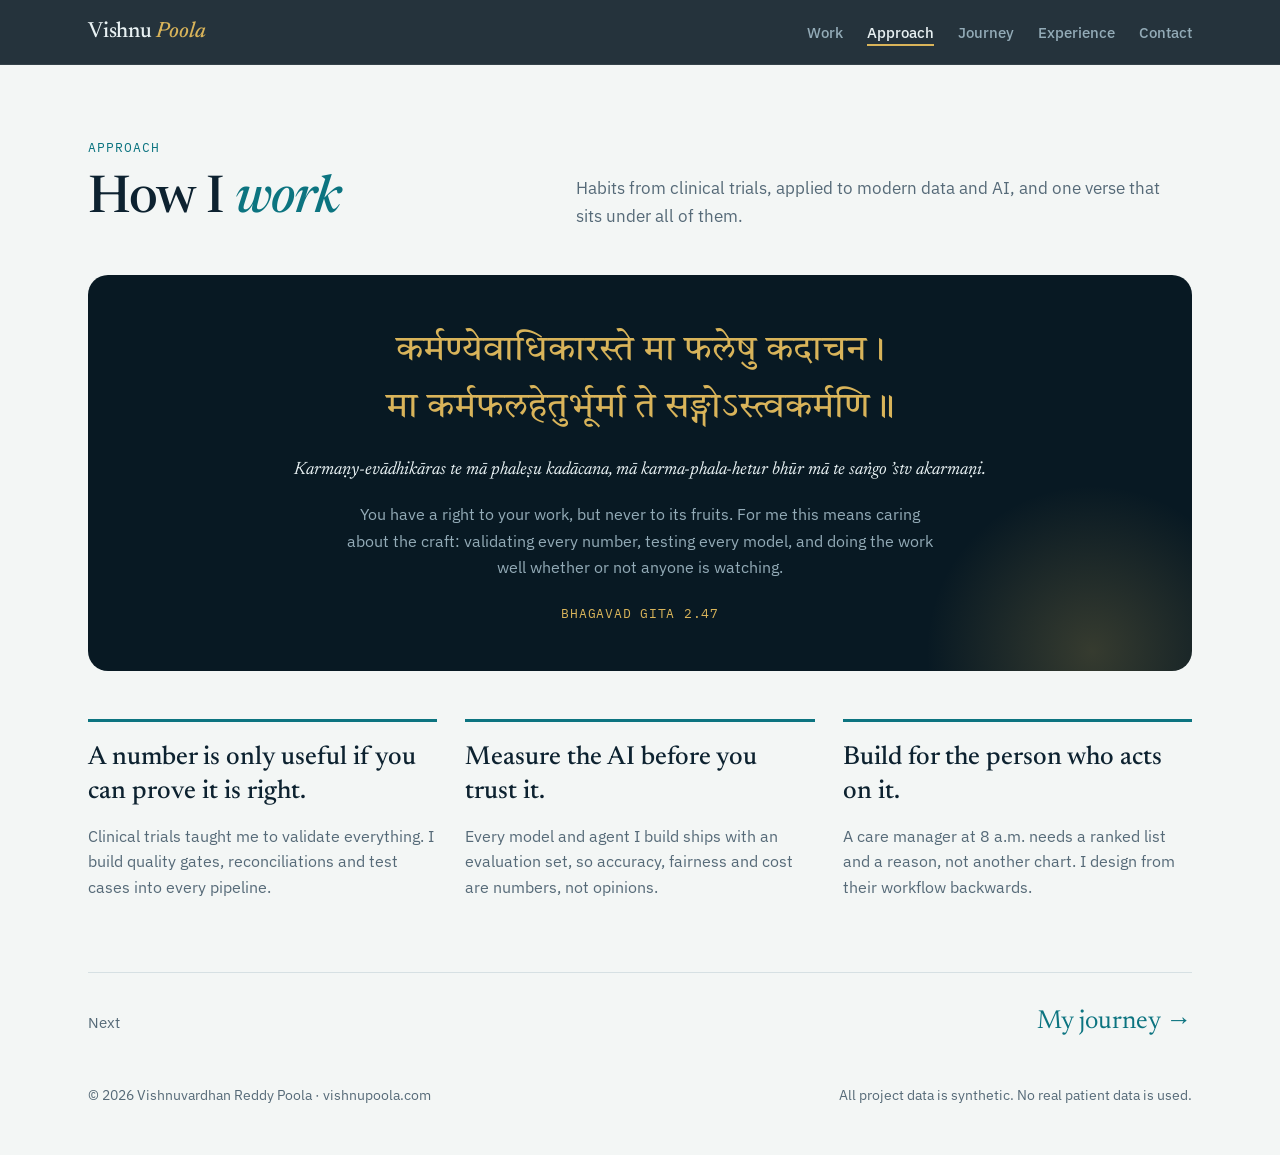
==== approach.html @ 637786c1 "Add files via upload" ====
<!DOCTYPE html>
<html lang="en">
<head>
<meta charset="utf-8">
<meta name="viewport" content="width=device-width, initial-scale=1">
<title>Approach · Vishnu Poola</title>
<meta name="description" content="How Vishnu Poola approaches healthcare data and AI work.">
<link rel="preconnect" href="https://fonts.googleapis.com">
<link rel="preconnect" href="https://fonts.gstatic.com" crossorigin>
<link href="https://fonts.googleapis.com/css2?family=Newsreader:ital,opsz,wght@0,6..72,400;0,6..72,500;0,6..72,600;1,6..72,400;1,6..72,500&family=IBM+Plex+Sans:wght@400;500;600&family=IBM+Plex+Mono:wght@400;500&family=Tiro+Devanagari+Sanskrit:ital@0;1&display=swap" rel="stylesheet">
<link rel="stylesheet" href="styles.css">
</head>
<body>

<header>
  <nav class="nav" aria-label="Main">
    <a class="brand" href="index.html">Vishnu <em>Poola</em></a>
    <ul>
      <li><a href="work.html">Work</a></li>
      <li><a href="approach.html" aria-current="page">Approach</a></li>
      <li><a href="journey.html">Journey</a></li>
      <li><a href="experience.html">Experience</a></li>
      <li><a href="contact.html">Contact</a></li>
    </ul>
  </nav>
</header>

<main id="top" class="page">
  <!-- ===== Principles ===== -->
  <section class="block wrap" id="principles" aria-labelledby="pr-title">
    <div class="head">
      <div>
        <div class="kicker">Approach</div>
        <h2 id="pr-title">How I <em>work</em></h2>
      </div>
      <p>Habits from clinical trials, applied to modern data and AI, and one verse that sits under all of them.</p>
    </div>
    <figure class="shloka shloka-light">
      <blockquote>
        <p class="deva" lang="sa">कर्मण्येवाधिकारस्ते मा फलेषु कदाचन ।<br>मा कर्मफलहेतुर्भूर्मा ते सङ्गोऽस्त्वकर्मणि ॥</p>
        <p class="translit"><i>Karmaṇy-evādhikāras te mā phaleṣu kadācana, mā karma-phala-hetur bhūr mā te saṅgo ’stv akarmaṇi.</i></p>
        <p class="meaning">You have a right to your work, but never to its fruits. For me this means caring about the craft: validating every number, testing every model, and doing the work well whether or not anyone is watching.</p>
      </blockquote>
      <figcaption>Bhagavad Gita 2.47</figcaption>
    </figure>
    <div class="principles">
      <div class="principle">
        <blockquote>A number is only useful if you can prove it is right.</blockquote>
        <p>Clinical trials taught me to validate everything. I build quality gates, reconciliations and test cases into every pipeline.</p>
      </div>
      <div class="principle">
        <blockquote>Measure the AI before you trust it.</blockquote>
        <p>Every model and agent I build ships with an evaluation set, so accuracy, fairness and cost are numbers, not opinions.</p>
      </div>
      <div class="principle">
        <blockquote>Build for the person who acts on it.</blockquote>
        <p>A care manager at 8 a.m. needs a ranked list and a reason, not another chart. I design from their workflow backwards.</p>
      </div>
    </div>
  </section>

  <div class="wrap">
    <div class="next"><span>Next</span><a href="journey.html">My journey →</a></div>
  </div>

</main>

<footer>
  <div class="wrap">
    <span>© 2026 Vishnuvardhan Reddy Poola · vishnupoola.com</span>
    <span>All project data is synthetic. No real patient data is used.</span>
  </div>
</footer>

</body>
</html>
---- styles.css ----
/* Layout idea: an editorial "case file" for a healthcare engineer. A dark hero whose canvas shows raw
   records refined through Bronze, Silver and Gold into decisions; then light editorial sections:
   work as a verb (capabilities), work as a noun (projects), principles, journey, experience, contact. */
:root {
  --ink: #0d2230;
  --muted: #566a78;
  --paper: #f3f6f5;
  --surface: #ffffff;
  --line: #d6e0e3;
  --accent: #0c7480;
  --accent-soft: #dff0f0;
  --night: #081923;
  --night-2: #0f2735;
  --night-text: #e8f1f3;
  --night-muted: #93abb7;
  --bronze: #c07a43;
  --silver: #aebbc4;
  --gold: #d9b45a;
  --font-display: "Newsreader", "Iowan Old Style", Georgia, serif;
  --font-body: "IBM Plex Sans", system-ui, -apple-system, "Segoe UI", Roboto, sans-serif;
  --font-mono: "IBM Plex Mono", ui-monospace, Consolas, monospace;
  color-scheme: light;
}
@media (prefers-color-scheme: dark) {
  :root:not([data-theme="light"]) {
    --ink: #e5eef1; --muted: #9bb0bb; --paper: #0b1820; --surface: #11222c; --line: #223844;
    --accent: #5cc3c9; --accent-soft: #123138; color-scheme: dark;
  }
}
:root[data-theme="dark"] {
  --ink: #e5eef1; --muted: #9bb0bb; --paper: #0b1820; --surface: #11222c; --line: #223844;
  --accent: #5cc3c9; --accent-soft: #123138; color-scheme: dark;
}

* { box-sizing: border-box; }
html { scroll-behavior: smooth; }
body { margin: 0; background: var(--paper); color: var(--ink); font-family: var(--font-body); font-size: 17px; line-height: 1.65; }
a { color: var(--accent); }
:focus-visible { outline: 3px solid var(--gold); outline-offset: 3px; border-radius: 4px; }
h1, h2, h3 { text-wrap: balance; margin: 0; line-height: 1.15; }
.wrap { max-width: 1160px; margin: 0 auto; padding: 0 28px; }
.mono { font-family: var(--font-mono); }
.kicker { font-family: var(--font-mono); font-size: 13px; letter-spacing: 0.08em; text-transform: uppercase; color: var(--accent); }

/* ---------- Header ---------- */
header { position: sticky; top: 0; z-index: 20; background: color-mix(in srgb, var(--night) 88%, transparent); backdrop-filter: blur(10px); border-bottom: 1px solid rgba(255,255,255,0.07); }
.nav { max-width: 1160px; margin: 0 auto; padding: 14px 28px; display: flex; justify-content: space-between; align-items: center; gap: 16px; }
.brand { color: var(--night-text); text-decoration: none; font-family: var(--font-display); font-size: 22px; font-weight: 500; letter-spacing: -0.01em; }
.brand em { color: var(--gold); font-style: italic; }
.nav ul { list-style: none; margin: 0; padding: 0; display: flex; gap: 24px; flex-wrap: wrap; }
.nav ul a { color: var(--night-muted); text-decoration: none; font-size: 14.5px; font-weight: 500; }
.nav ul a:hover { color: var(--night-text); }

/* ---------- Hero ---------- */
.hero { background: radial-gradient(1200px 500px at 85% -10%, #12405a 0%, transparent 60%), var(--night); color: var(--night-text); padding: 80px 0 0; overflow: hidden; }
.hero-grid { display: grid; grid-template-columns: 1.45fr 1fr; gap: 56px; align-items: center; }
.hero .kicker { color: var(--gold); }
.hero h1 { font-family: var(--font-display); font-weight: 500; font-size: clamp(40px, 6vw, 72px); letter-spacing: -0.02em; margin: 18px 0 22px; }
.hero h1 em { font-style: italic; color: var(--gold); }
.hero .lead { color: var(--night-muted); font-size: 19px; max-width: 54ch; margin: 0 0 32px; }
.actions { display: flex; flex-wrap: wrap; gap: 12px; }
.btn { display: inline-flex; align-items: center; gap: 8px; padding: 12px 22px; border-radius: 999px; font-weight: 600; font-size: 15px; text-decoration: none; border: 1px solid transparent; transition: transform .15s ease, background .15s ease; }
.btn:hover { transform: translateY(-1px); }
.btn.gold { background: var(--gold); color: var(--night); }
.btn.ghost { border-color: rgba(255,255,255,0.25); color: var(--night-text); }
.btn.ink { background: var(--ink); color: var(--paper); }
.btn.line { border-color: var(--line); color: var(--ink); }

.portrait { position: relative; }
.portrait .frame { aspect-ratio: 4 / 5; border-radius: 18px; overflow: hidden; position: relative; background: linear-gradient(160deg, #18435a, #0b2433); border: 1px solid rgba(255,255,255,0.12); }
.portrait .frame img { position: absolute; inset: 0; width: 100%; height: 100%; object-fit: cover; }
.portrait .initials { position: absolute; inset: 0; display: grid; place-items: center; font-family: var(--font-display); font-size: 120px; color: rgba(217,180,90,0.85); font-style: italic; }
.portrait figcaption { position: absolute; left: -24px; bottom: 28px; background: var(--surface); color: var(--ink); border-radius: 12px; padding: 14px 18px; box-shadow: 0 18px 40px rgba(0,0,0,0.35); max-width: 260px; }
.portrait figcaption strong { display: block; font-family: var(--font-display); font-size: 19px; font-weight: 600; line-height: 1.25; }
.portrait figcaption span { font-size: 13px; color: var(--muted); }
.badges { display: flex; flex-wrap: wrap; gap: 6px; margin-top: 10px; }
.badge { font-family: var(--font-mono); font-size: 11.5px; padding: 3px 8px; border-radius: 4px; background: var(--accent-soft); color: var(--accent); }

/* Data-flow band */
.flow { margin-top: 64px; position: relative; border-top: 1px solid rgba(255,255,255,0.08); }
.flow canvas { display: block; width: 100%; height: 220px; }
.flow-labels { position: absolute; inset: 0; display: grid; grid-template-columns: 1.1fr 1fr 1fr 1fr 1.1fr; pointer-events: none; }
.flow-labels div { border-left: 1px dashed rgba(255,255,255,0.08); padding: 14px 16px; font-family: var(--font-mono); font-size: 12px; letter-spacing: 0.06em; text-transform: uppercase; color: var(--night-muted); }
.flow-labels div:first-child { border-left: 0; }
.flow-labels b { display: block; font-weight: 500; color: var(--night-text); font-size: 13px; }
.flow-labels .bz b { color: var(--bronze); } .flow-labels .sv b { color: var(--silver); } .flow-labels .gd b { color: var(--gold); }

/* Ticker */
.ticker { background: var(--night-2); color: var(--night-muted); border-top: 1px solid rgba(255,255,255,0.06); overflow: hidden; white-space: nowrap; }
.ticker .track { display: inline-flex; gap: 48px; padding: 14px 0; animation: scroll 42s linear infinite; font-family: var(--font-mono); font-size: 13.5px; }
.ticker span::before { content: "◆"; color: var(--gold); margin-right: 14px; font-size: 9px; vertical-align: 2px; }
@keyframes scroll { from { transform: translateX(0); } to { transform: translateX(-50%); } }

/* ---------- Stats ---------- */
.stats { display: grid; grid-template-columns: repeat(4, 1fr); border-bottom: 1px solid var(--line); }
.stat { padding: 34px 24px; border-left: 1px solid var(--line); }
.stat:first-child { border-left: 0; padding-left: 0; }
.stat strong { display: block; font-family: var(--font-display); font-size: 48px; font-weight: 500; line-height: 1; letter-spacing: -0.02em; }
.stat span { color: var(--muted); font-size: 14.5px; }

/* ---------- Sections ---------- */
section.block { padding-top: 104px; padding-bottom: 0; }
.head { display: grid; grid-template-columns: 1fr 1.4fr; gap: 48px; align-items: end; margin-bottom: 44px; }
.head h2 { font-family: var(--font-display); font-weight: 500; font-size: clamp(34px, 4.4vw, 52px); letter-spacing: -0.02em; margin-top: 12px; }
.head h2 em { font-style: italic; color: var(--accent); }
.head p { color: var(--muted); margin: 0; max-width: 60ch; }

/* Work (verb) */
.verbs { display: grid; grid-template-columns: repeat(4, 1fr); gap: 1px; background: var(--line); border: 1px solid var(--line); border-radius: 16px; overflow: hidden; }
.verb { background: var(--surface); padding: 28px 24px 26px; display: flex; flex-direction: column; gap: 12px; }
.verb .n { font-family: var(--font-mono); font-size: 12.5px; color: var(--muted); }
.verb h3 { font-family: var(--font-display); font-size: 26px; font-weight: 500; }
.verb p { margin: 0; color: var(--muted); font-size: 15.5px; }
.verb .tools { margin-top: auto; font-family: var(--font-mono); font-size: 12.5px; color: var(--accent); }

/* Work (noun) */
.cascade { background: var(--night); color: var(--night-text); border-radius: 20px; padding: 36px 36px 32px; margin-bottom: 20px; display: grid; grid-template-columns: 1fr 1.25fr; gap: 40px; align-items: center; }
.cascade h3 { font-family: var(--font-display); font-weight: 500; font-size: 30px; margin-bottom: 10px; }
.cascade p { color: var(--night-muted); margin: 0 0 12px; }
.cascade svg { width: 100%; height: auto; display: block; }
.cascade svg text { font-family: var(--font-body); }

.project { display: grid; grid-template-columns: 88px 1fr 220px; gap: 28px; padding: 34px 0; border-top: 1px solid var(--line); align-items: start; }
.project:last-of-type { border-bottom: 1px solid var(--line); }
.project .idx { font-family: var(--font-display); font-size: 56px; line-height: 0.9; color: var(--accent); font-style: italic; }
.project h3 { font-family: var(--font-display); font-weight: 500; font-size: 30px; letter-spacing: -0.01em; }
.project .tagline { font-family: var(--font-display); font-style: italic; color: var(--muted); font-size: 20px; margin: 6px 0 12px; }
.project p { margin: 0 0 14px; max-width: 64ch; }
.tags { display: flex; flex-wrap: wrap; gap: 6px; }
.tag { font-family: var(--font-mono); font-size: 12.5px; padding: 3px 9px; border-radius: 4px; background: var(--accent-soft); color: var(--accent); }
.side { display: flex; flex-direction: column; gap: 10px; font-size: 14px; color: var(--muted); }
.side dl { margin: 0; display: grid; grid-template-columns: auto 1fr; gap: 4px 12px; }
.side dt { font-family: var(--font-mono); font-size: 12px; text-transform: uppercase; letter-spacing: 0.05em; color: var(--muted); }
.side dd { margin: 0; color: var(--ink); }
.pill { align-self: start; font-size: 12.5px; font-weight: 600; padding: 4px 12px; border-radius: 999px; border: 1px solid var(--line); color: var(--muted); }
.pill.live { background: var(--gold); border-color: var(--gold); color: var(--night); }

/* Principles */
.principles { display: grid; grid-template-columns: repeat(3, 1fr); gap: 28px; }
.principle { border-top: 3px solid var(--accent); padding-top: 20px; }
.principle blockquote { margin: 0 0 14px; font-family: var(--font-display); font-size: 26px; line-height: 1.3; font-weight: 500; }
.principle p { margin: 0; color: var(--muted); font-size: 15.5px; }

/* Journey */
.journey { list-style: none; margin: 0; padding: 0; display: grid; grid-template-columns: repeat(5, 1fr); position: relative; }
.journey::before { content: ""; position: absolute; left: 0; right: 0; top: 11px; height: 2px; background: linear-gradient(90deg, var(--bronze), var(--silver) 50%, var(--gold)); }
.journey li { position: relative; padding: 36px 18px 0 0; }
.journey li::before { content: ""; position: absolute; top: 3px; left: 0; width: 18px; height: 18px; border-radius: 50%; background: var(--paper); border: 3px solid var(--accent); }
.journey li:last-child::before { background: var(--gold); border-color: var(--gold); }
.journey .stage { font-family: var(--font-mono); font-size: 12px; text-transform: uppercase; letter-spacing: 0.06em; color: var(--muted); }
.journey h3 { font-family: var(--font-display); font-size: 22px; font-weight: 500; margin: 6px 0 8px; }
.journey p { margin: 0; font-size: 15px; color: var(--muted); }

/* Experience */
.cv { display: grid; grid-template-columns: 1.5fr 1fr; gap: 56px; }
.roles { list-style: none; margin: 0; padding: 0; }
.roles li { padding: 22px 0; border-top: 1px solid var(--line); display: grid; grid-template-columns: 140px 1fr; gap: 20px; }
.roles li:last-child { border-bottom: 1px solid var(--line); }
.roles .when { font-family: var(--font-mono); font-size: 13px; color: var(--muted); padding-top: 4px; }
.roles h3 { font-size: 18px; font-weight: 600; font-family: var(--font-body); }
.roles .org { color: var(--accent); font-weight: 500; font-size: 15px; }
.roles p { margin: 6px 0 0; color: var(--muted); font-size: 15.5px; }
.creds { display: flex; flex-direction: column; gap: 14px; }
.card { background: var(--surface); border: 1px solid var(--line); border-radius: 14px; padding: 22px 24px; }
.card h3 { font-family: var(--font-mono); font-size: 12.5px; text-transform: uppercase; letter-spacing: 0.07em; color: var(--muted); font-weight: 500; margin-bottom: 12px; }
.card ul { list-style: none; margin: 0; padding: 0; display: grid; gap: 10px; }
.card li strong { display: block; font-weight: 600; }
.card li span { color: var(--muted); font-size: 14.5px; }

/* Contact */
.contact { margin: 110px 0 0; background: var(--night); color: var(--night-text); border-radius: 24px; padding: 64px 56px; position: relative; overflow: hidden; }
.contact::after { content: ""; position: absolute; right: -120px; top: -120px; width: 420px; height: 420px; border-radius: 50%; background: radial-gradient(circle, rgba(217,180,90,0.25), transparent 65%); }
.contact h2 { font-family: var(--font-display); font-weight: 500; font-size: clamp(34px, 5vw, 60px); letter-spacing: -0.02em; max-width: 16ch; position: relative; z-index: 1; }
.contact h2 em { font-style: italic; color: var(--gold); }
.contact p { color: var(--night-muted); max-width: 54ch; margin: 18px 0 28px; position: relative; z-index: 1; }
.contact .actions { position: relative; z-index: 1; }

footer { padding: 40px 0 48px; color: var(--muted); font-size: 14px; }
footer .wrap { display: flex; justify-content: space-between; gap: 16px; flex-wrap: wrap; }

/* ---------- Responsive ---------- */
@media (max-width: 960px) {
  .hero-grid, .head, .cascade, .cv { grid-template-columns: 1fr; }
  .hero-grid { gap: 40px; }
  .portrait { max-width: 380px; }
  .portrait figcaption { left: 16px; }
  .verbs { grid-template-columns: repeat(2, 1fr); }
  .principles { grid-template-columns: 1fr; }
  .project { grid-template-columns: 64px 1fr; }
  .project .side { grid-column: 2; }
  .journey { grid-template-columns: 1fr; }
  .journey::before { left: 8px; right: auto; top: 0; bottom: 0; width: 2px; height: auto; background: linear-gradient(180deg, var(--bronze), var(--silver) 50%, var(--gold)); }
  .journey li { padding: 0 0 28px 40px; }
  .journey li::before { top: 4px; left: 0; }
  .flow-labels div:nth-child(2), .flow-labels div:nth-child(4) { visibility: hidden; }
}
@media (max-width: 620px) {
  .wrap, .nav { padding-left: 18px; padding-right: 18px; }
  .nav ul { gap: 14px; }
  .nav ul li:nth-child(3), .nav ul li:nth-child(4) { display: none; }
  .stats { grid-template-columns: repeat(2, 1fr); }
  .stat { padding: 24px 16px; }
  .stat:nth-child(3) { border-left: 0; padding-left: 0; }
  .stat strong { font-size: 38px; }
  .verbs { grid-template-columns: 1fr; }
  .project { grid-template-columns: 1fr; gap: 12px; }
  .project .side { grid-column: auto; }
  .project .idx { font-size: 44px; }
  .roles li { grid-template-columns: 1fr; gap: 4px; }
  .contact { padding: 44px 26px; }
  .cascade { padding: 26px 22px; }
  .flow canvas { height: 170px; }
}
@media (prefers-reduced-motion: reduce) {
  html { scroll-behavior: auto; }
  .ticker .track { animation: none; }
  .btn { transition: none; }
}

/* ---------- Multi-page additions ---------- */
.nav ul a[aria-current="page"] { color: var(--night-text); box-shadow: inset 0 -2px 0 var(--gold); padding-bottom: 4px; }
main.page section.block:first-child { padding-top: 72px; }
.explore { display: grid; grid-template-columns: repeat(3, 1fr); gap: 16px; }
.explore a { display: flex; flex-direction: column; gap: 10px; background: var(--surface); border: 1px solid var(--line); border-radius: 16px; padding: 26px 24px; text-decoration: none; color: var(--ink); transition: transform .15s ease, border-color .15s ease; }
.explore a:hover { transform: translateY(-2px); border-color: var(--accent); }
.explore .n { font-family: var(--font-mono); font-size: 12.5px; color: var(--muted); }
.explore h3 { font-family: var(--font-display); font-size: 28px; font-weight: 500; }
.explore p { margin: 0; color: var(--muted); font-size: 15.5px; }
.explore .go { margin-top: auto; color: var(--accent); font-weight: 600; font-size: 14.5px; }
.explore a.feature { grid-column: span 2; background: var(--night); color: var(--night-text); border-color: var(--night); }
.explore a.feature p { color: var(--night-muted); }
.explore a.feature .n, .explore a.feature .go { color: var(--gold); }
.next { margin-top: 72px; display: flex; justify-content: space-between; align-items: center; gap: 16px; flex-wrap: wrap; border-top: 1px solid var(--line); padding-top: 28px; }
.next span { color: var(--muted); font-size: 14.5px; }
.next a { font-family: var(--font-display); font-size: 26px; text-decoration: none; }
@media (max-width: 960px) { .explore { grid-template-columns: 1fr 1fr; } .explore a.feature { grid-column: span 2; } }
@media (max-width: 620px) { .explore { grid-template-columns: 1fr; } .explore a.feature { grid-column: auto; } .nav ul li { display: list-item !important; } .nav ul { gap: 12px; font-size: 13px; } }
@media (prefers-reduced-motion: reduce) { .explore a { transition: none; } }

/* ---------- Shloka ---------- */
.shloka-band { padding-top: 88px; }
.shloka { margin: 0; background: var(--night); color: var(--night-text); border-radius: 20px; padding: 48px 56px; position: relative; overflow: hidden; text-align: center; }
.shloka::before { content: ""; position: absolute; inset: auto -80px -160px auto; width: 360px; height: 360px; border-radius: 50%; background: radial-gradient(circle, rgba(217,180,90,0.22), transparent 65%); }
.shloka blockquote { margin: 0; position: relative; }
.shloka .deva { font-family: "Tiro Devanagari Sanskrit", var(--font-display); font-size: clamp(24px, 3.2vw, 36px); line-height: 1.6; color: var(--gold); margin: 0 0 18px; }
.shloka .translit { font-family: var(--font-display); font-size: 18px; color: var(--night-text); margin: 0 0 16px; }
.shloka .meaning { color: var(--night-muted); max-width: 60ch; margin: 0 auto; font-size: 16px; }
.shloka figcaption { margin-top: 22px; font-family: var(--font-mono); font-size: 12.5px; letter-spacing: 0.06em; text-transform: uppercase; color: var(--gold); position: relative; }
.shloka-light { margin-bottom: 48px; }
@media (max-width: 620px) { .shloka { padding: 34px 22px; } .shloka .translit { font-size: 16px; } }
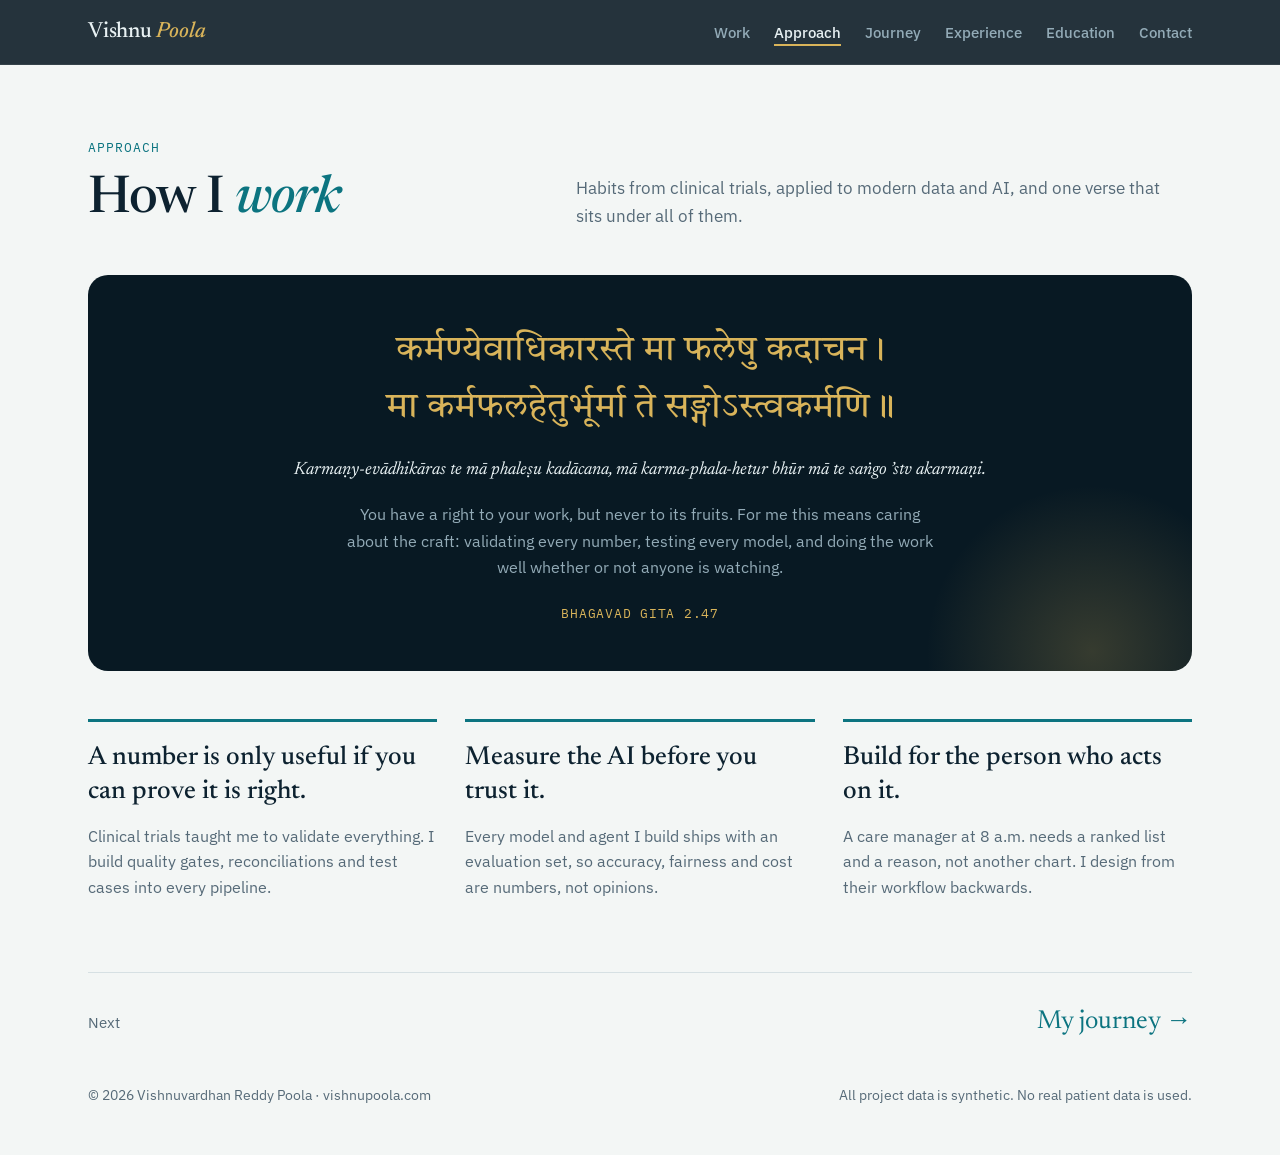
==== commit 82137886: "Add files via upload" ====
--- a/approach.html
+++ b/approach.html
@@ -20,6 +20,7 @@
       <li><a href="approach.html" aria-current="page">Approach</a></li>
       <li><a href="journey.html">Journey</a></li>
       <li><a href="experience.html">Experience</a></li>
+      <li><a href="education.html">Education</a></li>
       <li><a href="contact.html">Contact</a></li>
     </ul>
   </nav>
--- a/styles.css
+++ b/styles.css
@@ -248,3 +248,16 @@
 .shloka figcaption { margin-top: 22px; font-family: var(--font-mono); font-size: 12.5px; letter-spacing: 0.06em; text-transform: uppercase; color: var(--gold); position: relative; }
 .shloka-light { margin-bottom: 48px; }
 @media (max-width: 620px) { .shloka { padding: 34px 22px; } .shloka .translit { font-size: 16px; } }
+
+/* ---------- Education ---------- */
+.explore a.wide { grid-column: 1 / -1; }
+.degrees { list-style: none; margin: 0; padding: 0; display: grid; gap: 16px; }
+.degree { display: grid; grid-template-columns: 160px 1fr; gap: 28px; background: var(--surface); border: 1px solid var(--line); border-radius: 16px; padding: 30px 30px 28px; }
+.degree.current { border-color: var(--gold); box-shadow: inset 4px 0 0 var(--gold); }
+.degree .yr { font-family: var(--font-display); font-size: 24px; line-height: 1.2; }
+.degree .yr span { display: block; font-family: var(--font-mono); font-size: 12px; text-transform: uppercase; letter-spacing: 0.06em; color: var(--muted); margin-top: 6px; }
+.degree .level { font-family: var(--font-mono); font-size: 12.5px; text-transform: uppercase; letter-spacing: 0.06em; color: var(--accent); }
+.degree h3 { font-family: var(--font-display); font-size: 30px; font-weight: 500; margin: 6px 0 2px; }
+.degree .school { font-weight: 600; color: var(--ink); margin-bottom: 10px; }
+.degree p { margin: 0 0 14px; color: var(--muted); max-width: 66ch; }
+@media (max-width: 620px) { .degree { grid-template-columns: 1fr; gap: 8px; padding: 22px; } .degree .yr span { display: inline; margin-left: 8px; } .explore a.wide { grid-column: auto; } }
